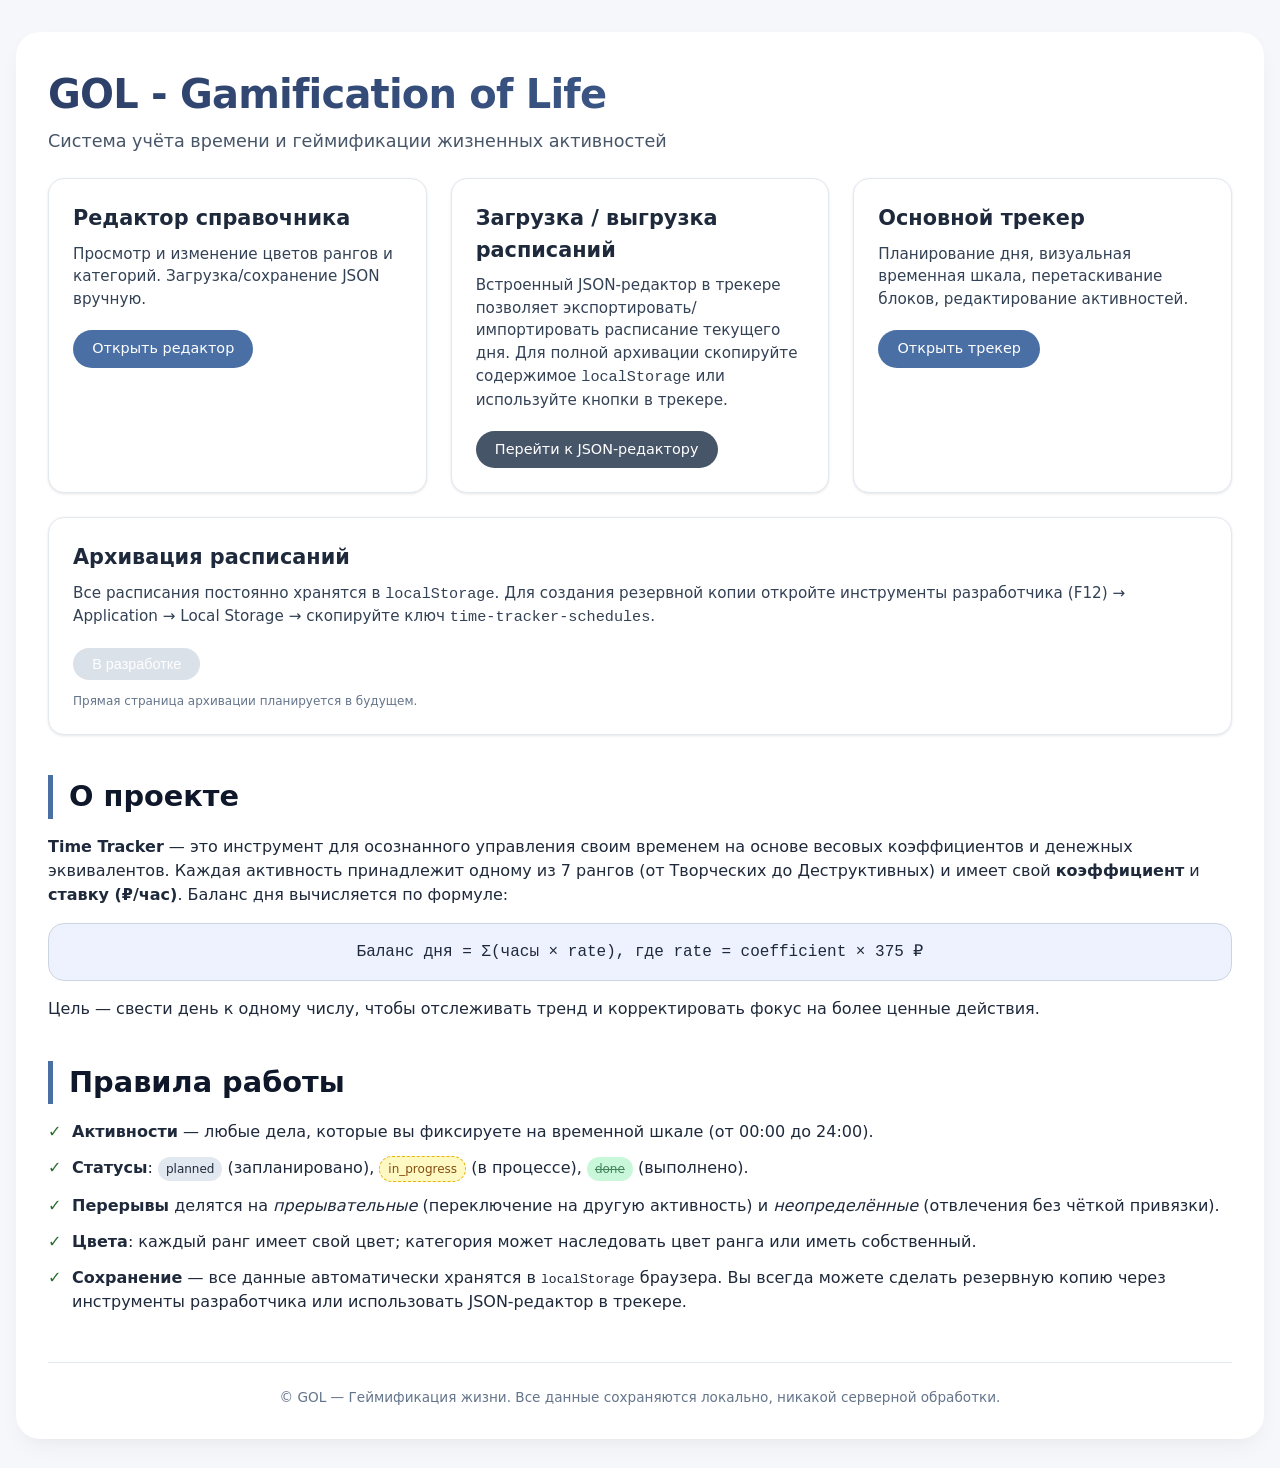
==== docs/index.html @ e7f7face "Refactor code structure for improved readability and maintainability" ====
<!DOCTYPE html>
<html lang="ru">
<head>
    <meta charset="UTF-8">
    <meta name="viewport" content="width=device-width, initial-scale=1.0, user-scalable=no">
    <title>GOL - Геймификация жизни | Time Tracker</title>
    <link rel="stylesheet" href="main.css">
</head>
<body>
    <div class="container">
        <header>
            <h1>GOL - Gamification of Life</h1>
            <p class="subtitle">Система учёта времени и геймификации жизненных активностей</p>
        </header>



        <section class="navigation">
            <div class="cards">
                <div class="card">
                    <h3>Редактор справочника</h3>
                    <p>Просмотр и изменение цветов рангов и категорий. Загрузка/сохранение JSON вручную.</p>
                    <a href="time-tracker-categories-editor.html" class="button">Открыть редактор</a>
                </div>
                <div class="card">
                    <h3>Загрузка / выгрузка расписаний</h3>
                    <p>Встроенный JSON-редактор в трекере позволяет экспортировать/импортировать расписание текущего дня. Для полной архивации скопируйте содержимое <code>localStorage</code> или используйте кнопки в трекере.</p>
                    <a href="time-tracker.html#json-editor" class="button secondary">Перейти к JSON-редактору</a>
                </div>                
                <div class="card">
                    <h3>Основной трекер</h3>
                    <p>Планирование дня, визуальная временная шкала, перетаскивание блоков, редактирование активностей.</p>
                    <a href="time-tracker.html" class="button">Открыть трекер</a>
                </div>
                <div class="card">
                    <h3>Архивация расписаний</h3>
                    <p>Все расписания постоянно хранятся в <code>localStorage</code>. Для создания резервной копии откройте инструменты разработчика (F12) → Application → Local Storage → скопируйте ключ <code>time-tracker-schedules</code>.</p>
                    <button class="button disabled" disabled>В разработке</button>
                    <small>Прямая страница архивации планируется в будущем.</small>
                </div>
            </div>
        </section>

        <section class="description">
            <h2>О проекте</h2>
            <p><strong>Time Tracker</strong> — это инструмент для осознанного управления своим временем на основе весовых коэффициентов и денежных эквивалентов. Каждая активность принадлежит одному из 7 рангов (от Творческих до Деструктивных) и имеет свой <strong>коэффициент</strong> и <strong>ставку (₽/час)</strong>. Баланс дня вычисляется по формуле:</p>
            <div class="formula">Баланс дня = Σ(часы × rate), где rate = coefficient × 375 ₽</div>
            <p>Цель — свести день к одному числу, чтобы отслеживать тренд и корректировать фокус на более ценные действия.</p>
        </section>

        <section class="rules">
            <h2>Правила работы</h2>
            <ul>
                <li><strong>Активности</strong> — любые дела, которые вы фиксируете на временной шкале (от 00:00 до 24:00).</li>
                <li><strong>Статусы</strong>: <span class="status planned">planned</span> (запланировано), <span class="status in-progress">in_progress</span> (в процессе), <span class="status done">done</span> (выполнено).</li>
                <li><strong>Перерывы</strong> делятся на <em>прерывательные</em> (переключение на другую активность) и <em>неопределённые</em> (отвлечения без чёткой привязки).</li>
                <li><strong>Цвета</strong>: каждый ранг имеет свой цвет; категория может наследовать цвет ранга или иметь собственный.</li>
                <li><strong>Сохранение</strong> — все данные автоматически хранятся в <code>localStorage</code> браузера. Вы всегда можете сделать резервную копию через инструменты разработчика или использовать JSON-редактор в трекере.</li>
            </ul>
        </section>

        <footer>
            <p>© GOL — Геймификация жизни. Все данные сохраняются локально, никакой серверной обработки.</p>
        </footer>
    </div>
</body>
</html>
---- docs/main.css ----
/* main.css - общие стили для всех страниц Time Tracker */

* {
    box-sizing: border-box;
    margin: 0;
    padding: 0;
}

body {
    font-family: system-ui, -apple-system, 'Segoe UI', Roboto, 'Helvetica Neue', sans-serif;
    background: #f5f7fa;
    color: #1e293b;
    line-height: 1.5;
    overflow-x: auto;
    overflow-y: auto;
    padding: 2rem 1rem;
}

.container {
    max-width: 1400px;
    margin: 0 auto;
    background: white;
    border-radius: 1.5rem;
    box-shadow: 0 10px 25px -5px rgba(0,0,0,0.05), 0 8px 10px -6px rgba(0,0,0,0.02);
    padding: 2rem;
}

/* Заголовки */
h1 {
    font-size: 2.5rem;
    font-weight: 700;
    background: linear-gradient(135deg, #2c3e66, #4a6fa5);
    -webkit-background-clip: text;
    background-clip: text;
    color: transparent;
    letter-spacing: -0.02em;
}

h2 {
    font-size: 1.8rem;
    margin: 1.5rem 0 1rem 0;
    border-left: 5px solid #4a6fa5;
    padding-left: 1rem;
    color: #0f172a;
}

h3 {
    font-size: 1.3rem;
    margin-bottom: 0.5rem;
}

.subtitle {
    font-size: 1.1rem;
    color: #475569;
    margin-top: 0.25rem;
    margin-bottom: 1.5rem;
}

/* Секции */
section {
    margin-bottom: 2.5rem;
}

.formula {
    background: #eef2ff;
    padding: 1rem;
    border-radius: 1rem;
    font-family: 'JetBrains Mono', monospace;
    font-size: 1rem;
    text-align: center;
    margin: 1rem 0;
    border: 1px solid #cbd5e1;
}

/* Карточки для навигации */
.cards {
    display: flex;
    flex-wrap: wrap;
    gap: 1.5rem;
    margin-top: 1rem;
}

.card {
    flex: 1 1 280px;
    background: #ffffff;
    border-radius: 1rem;
    padding: 1.5rem;
    box-shadow: 0 1px 3px rgba(0,0,0,0.1);
    border: 1px solid #e2e8f0;
    transition: transform 0.1s ease, box-shadow 0.2s ease;
}

.card:hover {
    transform: translateY(-3px);
    box-shadow: 0 10px 20px -5px rgba(0,0,0,0.1);
}

.card h3 {
    margin-top: 0;
}

.card p {
    color: #334155;
    margin-bottom: 1.2rem;
    font-size: 0.95rem;
}

.button {
    display: inline-block;
    background: #4a6fa5;
    color: white;
    text-decoration: none;
    padding: 0.5rem 1.2rem;
    border-radius: 2rem;
    font-weight: 500;
    transition: background 0.2s;
    border: none;
    cursor: pointer;
    font-size: 0.9rem;
}

.button:hover {
    background: #2c3e66;
}

.button.secondary {
    background: #475569;
}

.button.secondary:hover {
    background: #1e293b;
}

.button.disabled {
    background: #cbd5e1;
    cursor: not-allowed;
    opacity: 0.7;
}

small {
    display: block;
    margin-top: 0.75rem;
    color: #64748b;
    font-size: 0.75rem;
}

/* Статусы (для легенды) */
.status {
    display: inline-block;
    padding: 0.2rem 0.5rem;
    border-radius: 1rem;
    font-size: 0.75rem;
    font-weight: 500;
}
.status.planned {
    background: #e2e8f0;
    color: #1e293b;
}
.status.in-progress {
    background: #fef9c3;
    color: #854d0e;
    border: 1px dashed #eab308;
}
.status.done {
    background: #bbf7d0;
    color: #166534;
    text-decoration: line-through;
    opacity: 0.8;
}

/* Список правил */
.rules ul {
    list-style-type: none;
    padding-left: 0;
}
.rules li {
    margin-bottom: 0.75rem;
    padding-left: 1.5rem;
    position: relative;
}
.rules li::before {
    content: "✓";
    color: #2c6e2f;
    font-weight: bold;
    position: absolute;
    left: 0;
}

/* Footer */
footer {
    margin-top: 3rem;
    text-align: center;
    font-size: 0.85rem;
    color: #64748b;
    border-top: 1px solid #e2e8f0;
    padding-top: 1.5rem;
}

/* Адаптивность (минимальная, только чтобы не ломалось на узких экранах) */
@media (max-width: 800px) {
    .container {
        padding: 1rem;
    }
    h1 {
        font-size: 1.8rem;
    }
    .cards {
        flex-direction: column;
    }
}

/* Стили для таблиц (общие для редактора и других страниц) */
table {
    margin: 1rem auto;
    border-collapse: collapse;
    background: white;
    box-shadow: 0 1px 2px rgba(0,0,0,0.05);
}
th, td {
    border: 1px solid black;
    padding: 12px 16px;
    vertical-align: top;
    min-width: 300px;
}
th {
    background: #f1f5f9;
    font-weight: 600;
    text-align: center;
}

/* Модальное окно (общий каркас) */
.modal-overlay {
    position: fixed;
    top: 0;
    left: 0;
    width: 100%;
    height: 100%;
    background: rgba(0,0,0,0.5);
    display: flex;
    align-items: center;
    justify-content: center;
    z-index: 1000;
}
.modal-content {
    background: white;
    border-radius: 1rem;
    max-width: 90vw;
    max-height: 85vh;
    overflow: auto;
    padding: 1.5rem;
    box-shadow: 0 20px 25px -5px rgba(0,0,0,0.2);
}
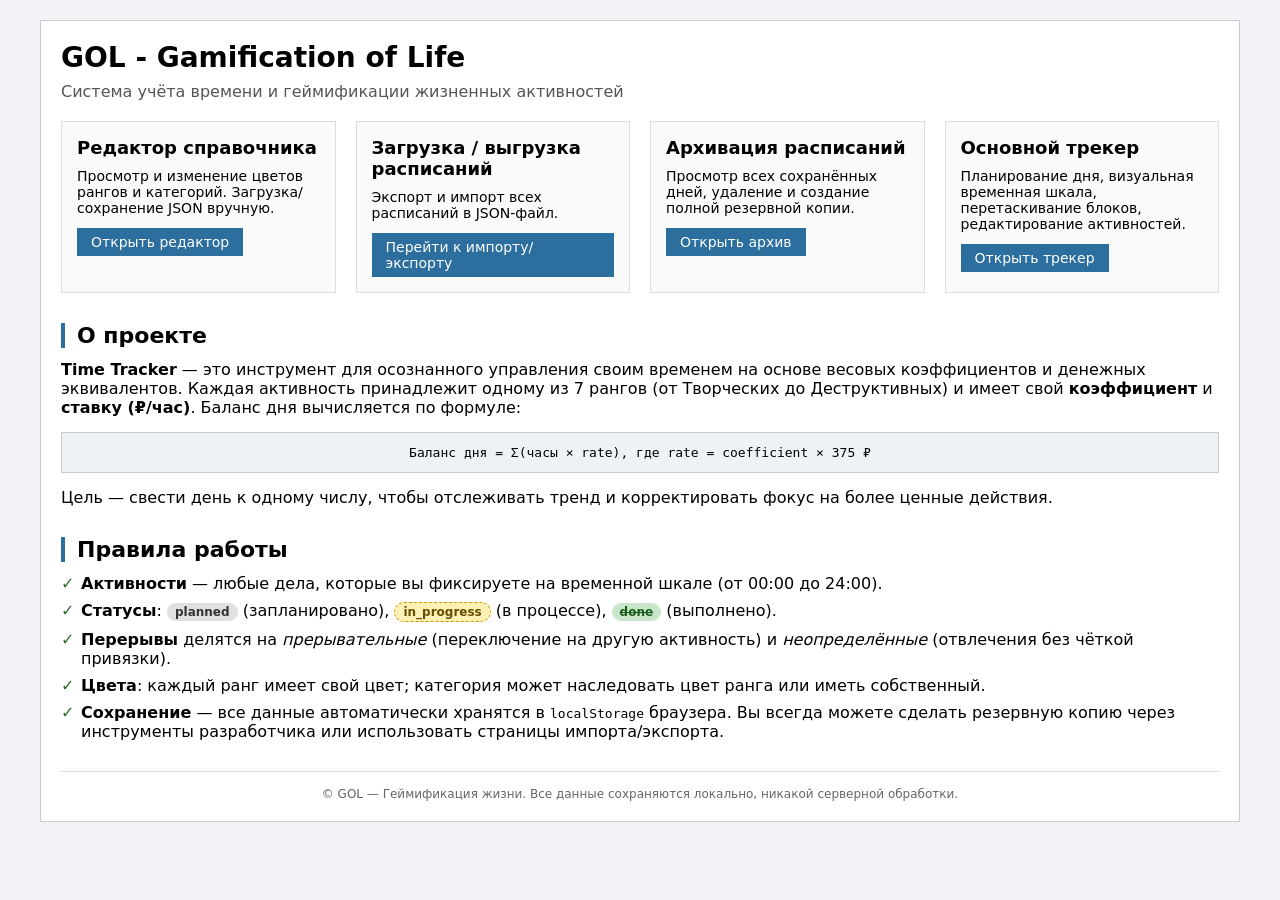
==== commit ad4c76dd: "Refactor index.html and main.css for improved structure, readability, and styling consistency" ====
--- a/docs/index.html
+++ b/docs/index.html
@@ -2,7 +2,6 @@
 <html lang="ru">
 <head>
     <meta charset="UTF-8">
-    <meta name="viewport" content="width=device-width, initial-scale=1.0, user-scalable=no">
     <title>GOL - Геймификация жизни | Time Tracker</title>
     <link rel="stylesheet" href="main.css">
 </head>
@@ -13,30 +12,27 @@
             <p class="subtitle">Система учёта времени и геймификации жизненных активностей</p>
         </header>
 
-
-
         <section class="navigation">
             <div class="cards">
                 <div class="card">
                     <h3>Редактор справочника</h3>
                     <p>Просмотр и изменение цветов рангов и категорий. Загрузка/сохранение JSON вручную.</p>
-                    <a href="time-tracker-categories-editor.html" class="button">Открыть редактор</a>
+                    <a href="editor.html" target="_blank" class="button">Открыть редактор</a>
                 </div>
                 <div class="card">
                     <h3>Загрузка / выгрузка расписаний</h3>
-                    <p>Встроенный JSON-редактор в трекере позволяет экспортировать/импортировать расписание текущего дня. Для полной архивации скопируйте содержимое <code>localStorage</code> или используйте кнопки в трекере.</p>
-                    <a href="time-tracker.html#json-editor" class="button secondary">Перейти к JSON-редактору</a>
-                </div>                
+                    <p>Экспорт и импорт всех расписаний в JSON-файл.</p>
+                    <a href="import-export.html" target="_blank" class="button">Перейти к импорту/экспорту</a>
+                </div>
+                <div class="card">
+                    <h3>Архивация расписаний</h3>
+                    <p>Просмотр всех сохранённых дней, удаление и создание полной резервной копии.</p>
+                    <a href="archive.html" target="_blank" class="button">Открыть архив</a>
+                </div>
                 <div class="card">
                     <h3>Основной трекер</h3>
                     <p>Планирование дня, визуальная временная шкала, перетаскивание блоков, редактирование активностей.</p>
-                    <a href="time-tracker.html" class="button">Открыть трекер</a>
-                </div>
-                <div class="card">
-                    <h3>Архивация расписаний</h3>
-                    <p>Все расписания постоянно хранятся в <code>localStorage</code>. Для создания резервной копии откройте инструменты разработчика (F12) → Application → Local Storage → скопируйте ключ <code>time-tracker-schedules</code>.</p>
-                    <button class="button disabled" disabled>В разработке</button>
-                    <small>Прямая страница архивации планируется в будущем.</small>
+                    <a href="tracker.html" target="_blank" class="button">Открыть трекер</a>
                 </div>
             </div>
         </section>
@@ -55,7 +51,7 @@
                 <li><strong>Статусы</strong>: <span class="status planned">planned</span> (запланировано), <span class="status in-progress">in_progress</span> (в процессе), <span class="status done">done</span> (выполнено).</li>
                 <li><strong>Перерывы</strong> делятся на <em>прерывательные</em> (переключение на другую активность) и <em>неопределённые</em> (отвлечения без чёткой привязки).</li>
                 <li><strong>Цвета</strong>: каждый ранг имеет свой цвет; категория может наследовать цвет ранга или иметь собственный.</li>
-                <li><strong>Сохранение</strong> — все данные автоматически хранятся в <code>localStorage</code> браузера. Вы всегда можете сделать резервную копию через инструменты разработчика или использовать JSON-редактор в трекере.</li>
+                <li><strong>Сохранение</strong> — все данные автоматически хранятся в <code>localStorage</code> браузера. Вы всегда можете сделать резервную копию через инструменты разработчика или использовать страницы импорта/экспорта.</li>
             </ul>
         </section>
 
--- a/docs/main.css
+++ b/docs/main.css
@@ -1,241 +1,172 @@
-/* main.css - общие стили для всех страниц Time Tracker */
+/* main.css - общие стили для всех страниц Time Tracker (фиксированная ширина, без адаптивности) */
 
+/* Сброс отступов, чтобы полосы прокрутки работали корректно */
 * {
-    box-sizing: border-box;
     margin: 0;
     padding: 0;
+    box-sizing: border-box;
 }
 
+/* Тело страницы: полосы прокрутки при необходимости, фон, базовый шрифт */
 body {
-    font-family: system-ui, -apple-system, 'Segoe UI', Roboto, 'Helvetica Neue', sans-serif;
-    background: #f5f7fa;
-    color: #1e293b;
-    line-height: 1.5;
-    overflow-x: auto;
-    overflow-y: auto;
-    padding: 2rem 1rem;
+    font-family: system-ui, -apple-system, 'Segoe UI', sans-serif;
+    background: #f0f2f5;
+    overflow: auto;          /* появление полос прокрутки при нехватке места */
+    padding: 20px;
 }
 
+/* Контейнер: фиксированная ширина, выравнивание по центру, белый фон */
 .container {
-    max-width: 1400px;
+    width: 1200px;          /* фиксированная ширина, без адаптивности */
     margin: 0 auto;
     background: white;
-    border-radius: 1.5rem;
-    box-shadow: 0 10px 25px -5px rgba(0,0,0,0.05), 0 8px 10px -6px rgba(0,0,0,0.02);
-    padding: 2rem;
+    padding: 20px;
+    border: 1px solid #ccc;
 }
 
 /* Заголовки */
 h1 {
-    font-size: 2.5rem;
-    font-weight: 700;
-    background: linear-gradient(135deg, #2c3e66, #4a6fa5);
-    -webkit-background-clip: text;
-    background-clip: text;
-    color: transparent;
-    letter-spacing: -0.02em;
+    font-size: 28px;
+    margin-bottom: 8px;
 }
-
 h2 {
-    font-size: 1.8rem;
-    margin: 1.5rem 0 1rem 0;
-    border-left: 5px solid #4a6fa5;
-    padding-left: 1rem;
-    color: #0f172a;
+    font-size: 22px;
+    margin: 20px 0 12px 0;
+    border-left: 4px solid #2c6e9e;
+    padding-left: 12px;
 }
-
 h3 {
-    font-size: 1.3rem;
-    margin-bottom: 0.5rem;
+    font-size: 18px;
+    margin-bottom: 10px;
 }
-
 .subtitle {
-    font-size: 1.1rem;
-    color: #475569;
-    margin-top: 0.25rem;
-    margin-bottom: 1.5rem;
+    color: #555;
+    margin-bottom: 20px;
 }
 
 /* Секции */
 section {
-    margin-bottom: 2.5rem;
+    margin-bottom: 30px;
 }
 
+/* Блок формулы */
 .formula {
-    background: #eef2ff;
-    padding: 1rem;
-    border-radius: 1rem;
-    font-family: 'JetBrains Mono', monospace;
-    font-size: 1rem;
+    background: #eef2f7;
+    padding: 12px;
+    font-family: monospace;
     text-align: center;
-    margin: 1rem 0;
-    border: 1px solid #cbd5e1;
+    margin: 15px 0;
+    border: 1px solid #ccc;
 }
 
-/* Карточки для навигации */
+/* Карточки для навигации (фиксированная ширина, без flex-wrap) */
 .cards {
     display: flex;
-    flex-wrap: wrap;
-    gap: 1.5rem;
-    margin-top: 1rem;
+    gap: 20px;
+    margin-top: 10px;
+    flex-wrap: nowrap;      /* запрещаем перенос карточек */
+    overflow-x: auto;       /* если не помещаются, появляется горизонтальная прокрутка у блока */
+}
+.card {
+    width: 280px;           /* фиксированная ширина каждой карточки */
+    background: #fafafa;
+    border: 1px solid #ddd;
+    padding: 15px;
+}
+.card p {
+    margin-bottom: 12px;
+    font-size: 14px;
+}
+.button {
+    display: inline-block;
+    background: #2c6e9e;
+    color: white;
+    text-decoration: none;
+    padding: 6px 14px;
+    border: none;
+    cursor: pointer;
+    font-size: 14px;
+}
+.button:hover {
+    background: #1e4a6e;
 }
 
-.card {
-    flex: 1 1 280px;
-    background: #ffffff;
-    border-radius: 1rem;
-    padding: 1.5rem;
-    box-shadow: 0 1px 3px rgba(0,0,0,0.1);
-    border: 1px solid #e2e8f0;
-    transition: transform 0.1s ease, box-shadow 0.2s ease;
+/* Статусы (цветные метки) */
+.status {
+    display: inline-block;
+    padding: 2px 8px;
+    border-radius: 12px;
+    font-size: 12px;
+    font-weight: bold;
+}
+.status.planned {
+    background: #e0e0e0;
+    color: #333;
+}
+.status.in-progress {
+    background: #fff0b5;
+    color: #664d00;
+    border: 1px dashed #cc9900;
+}
+.status.done {
+    background: #c8e6c9;
+    color: #1b5e20;
+    text-decoration: line-through;
 }
 
-.card:hover {
-    transform: translateY(-3px);
-    box-shadow: 0 10px 20px -5px rgba(0,0,0,0.1);
-}
-
-.card h3 {
-    margin-top: 0;
-}
-
-.card p {
-    color: #334155;
-    margin-bottom: 1.2rem;
-    font-size: 0.95rem;
-}
-
-.button {
-    display: inline-block;
-    background: #4a6fa5;
-    color: white;
-    text-decoration: none;
-    padding: 0.5rem 1.2rem;
-    border-radius: 2rem;
-    font-weight: 500;
-    transition: background 0.2s;
-    border: none;
-    cursor: pointer;
-    font-size: 0.9rem;
-}
-
-.button:hover {
-    background: #2c3e66;
-}
-
-.button.secondary {
-    background: #475569;
-}
-
-.button.secondary:hover {
-    background: #1e293b;
-}
-
-.button.disabled {
-    background: #cbd5e1;
-    cursor: not-allowed;
-    opacity: 0.7;
-}
-
-small {
-    display: block;
-    margin-top: 0.75rem;
-    color: #64748b;
-    font-size: 0.75rem;
-}
-
-/* Статусы (для легенды) */
-.status {
-    display: inline-block;
-    padding: 0.2rem 0.5rem;
-    border-radius: 1rem;
-    font-size: 0.75rem;
-    font-weight: 500;
-}
-.status.planned {
-    background: #e2e8f0;
-    color: #1e293b;
-}
-.status.in-progress {
-    background: #fef9c3;
-    color: #854d0e;
-    border: 1px dashed #eab308;
-}
-.status.done {
-    background: #bbf7d0;
-    color: #166534;
-    text-decoration: line-through;
-    opacity: 0.8;
-}
-
-/* Список правил */
+/* Список правил (галочки) */
 .rules ul {
-    list-style-type: none;
+    list-style: none;
     padding-left: 0;
 }
 .rules li {
-    margin-bottom: 0.75rem;
-    padding-left: 1.5rem;
+    margin-bottom: 8px;
+    padding-left: 20px;
     position: relative;
 }
 .rules li::before {
     content: "✓";
+    position: absolute;
+    left: 0;
     color: #2c6e2f;
     font-weight: bold;
-    position: absolute;
-    left: 0;
 }
 
 /* Footer */
 footer {
-    margin-top: 3rem;
+    margin-top: 30px;
     text-align: center;
-    font-size: 0.85rem;
-    color: #64748b;
-    border-top: 1px solid #e2e8f0;
-    padding-top: 1.5rem;
+    font-size: 12px;
+    color: #666;
+    border-top: 1px solid #ddd;
+    padding-top: 15px;
 }
 
-/* Адаптивность (минимальная, только чтобы не ломалось на узких экранах) */
-@media (max-width: 800px) {
-    .container {
-        padding: 1rem;
-    }
-    h1 {
-        font-size: 1.8rem;
-    }
-    .cards {
-        flex-direction: column;
-    }
-}
-
-/* Стили для таблиц (общие для редактора и других страниц) */
+/* --- Стили для таблиц (используются в редакторе, архиве, трекере) --- */
 table {
-    margin: 1rem auto;
+    margin: 20px auto;
     border-collapse: collapse;
     background: white;
-    box-shadow: 0 1px 2px rgba(0,0,0,0.05);
 }
 th, td {
     border: 1px solid black;
-    padding: 12px 16px;
+    padding: 8px 12px;
     vertical-align: top;
-    min-width: 300px;
+    min-width: 250px;
 }
 th {
-    background: #f1f5f9;
-    font-weight: 600;
+    background: #e9ecef;
     text-align: center;
 }
 
-/* Модальное окно (общий каркас) */
+/* --- Модальное окно (общий каркас) --- */
 .modal-overlay {
     position: fixed;
     top: 0;
     left: 0;
     width: 100%;
     height: 100%;
-    background: rgba(0,0,0,0.5);
+    background: rgba(0,0,0,0.6);
     display: flex;
     align-items: center;
     justify-content: center;
@@ -243,10 +174,9 @@
 }
 .modal-content {
     background: white;
-    border-radius: 1rem;
-    max-width: 90vw;
-    max-height: 85vh;
+    border: 2px solid #333;
+    padding: 20px;
+    max-width: 90%;
+    max-height: 80%;
     overflow: auto;
-    padding: 1.5rem;
-    box-shadow: 0 20px 25px -5px rgba(0,0,0,0.2);
 }
